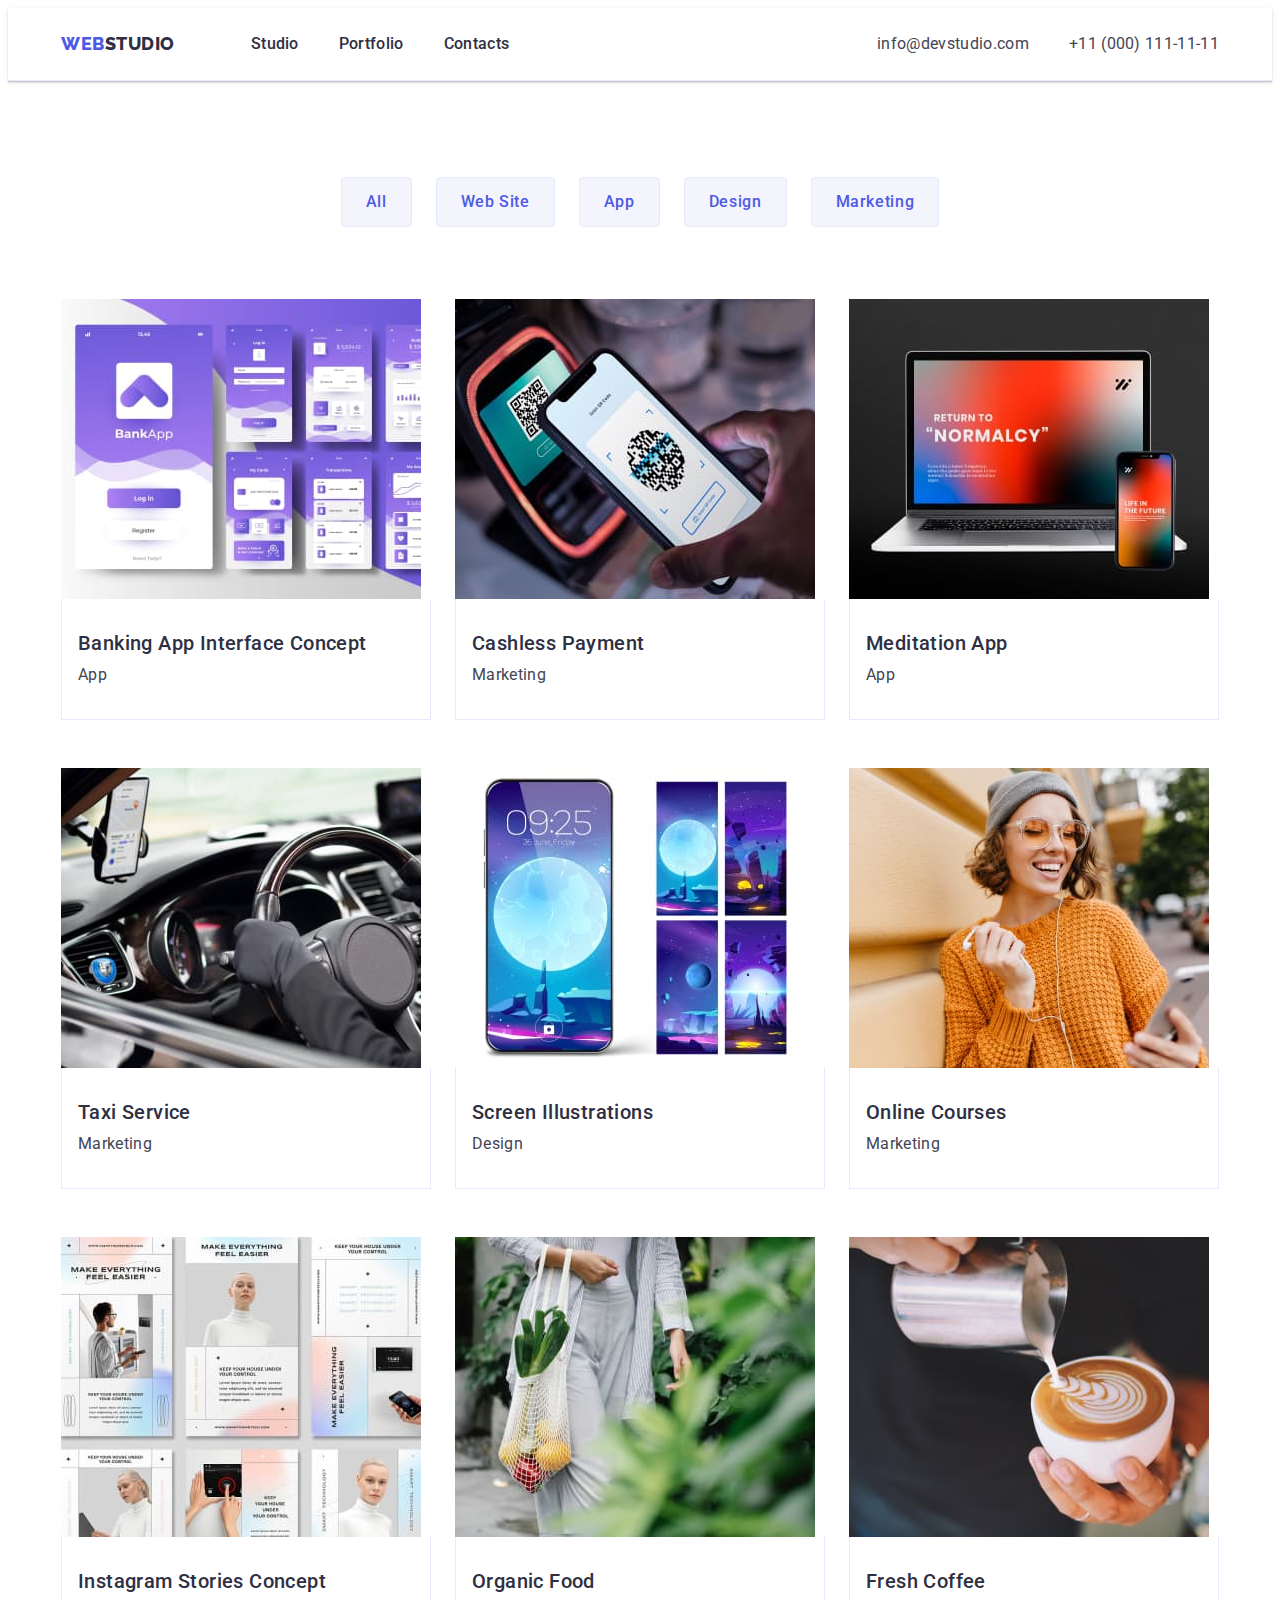
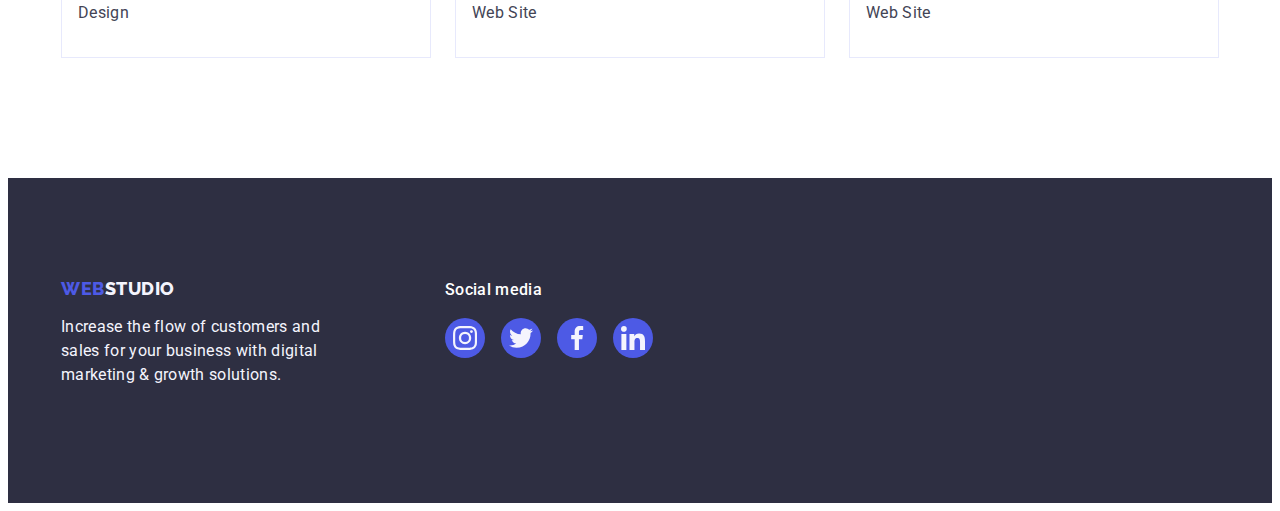
==== portfolio.html @ f2c67e0e "Initial commit" ====
<!DOCTYPE html>
<html lang="en">
  <head>
    <meta charset="UTF-8" />
    <meta http-equiv="X-UA-Compatible" content="IE=edge" />
    <meta name="viewport" content="width=device-width, initial-scale=1.0" />
    <title>Portfolio</title>
    <link
      rel="stylesheet"
      href="https://cdnjs.cloudflare.com/ajax/libs/modern-normalize/2.0.0/modern-normalize.min.css"
      integrity="sha512-4xo8blKMVCiXpTaLzQSLSw3KFOVPWhm/TRtuPVc4WG6kUgjH6J03IBuG7JZPkcWMxJ5huwaBpOpnwYElP/m6wg=="
      crossorigin="anonymous"
      referrerpolicy="no-referrer"
    />
    <link rel="preconnect" href="https://fonts.googleapis.com" />
    <link rel="preconnect" href="https://fonts.gstatic.com" crossorigin />
    <link
      href="https://fonts.googleapis.com/css2?family=Raleway:wght@800&family=Roboto:wght@400;500;700&display=swap"
      rel="stylesheet"
    />
    <link rel="stylesheet" href="./css/styles.css" />
  </head>
  <body>
    <header class="page-header">
      <div class="container page-header-container">
        <nav class="header-nav">
          <a class="logo link" href="./index.html"
            >Web<span class="logo-header">Studio</span></a
          >
          <ul class="menu list">
            <li class="menu-item">
              <a class="menu-link link" href="./index.html">Studio</a>
            </li>
            <li class="menu-item">
              <a class="menu-link link" href="./portfolio.html">Portfolio</a>
            </li>
            <li class="menu-item">
              <a class="menu-link link" href="">Contacts</a>
            </li>
          </ul>
        </nav>
        <address>
          <ul class="contact-list list">
            <li class="contact-items">
              <a class="contact-item link" href="mailto:info@devstudio.com"
                >info@devstudio.com</a
              >
            </li>
            <li class="contact-items">
              <a class="contact-item link" href="tel:+110001111111"
                >+11 (000) 111-11-11</a
              >
            </li>
          </ul>
        </address>
      </div>
    </header>
    <main>
      <section class="service-filter-section section">
        <div class="container">
          <h1 hidden>our services</h1>
          <ul class="service-filter-list list">
            <li class="service-filter-item">
              <button class="service-filter-btn" type="button">All</button>
            </li>
            <li class="service-filter-item">
              <button class="service-filter-btn" type="button">Web Site</button>
            </li>
            <li class="service-filter-item">
              <button class="service-filter-btn" type="button">App</button>
            </li>
            <li class="service-filter-item">
              <button class="service-filter-btn" type="button">Design</button>
            </li>
            <li class="service-filter-item">
              <button class="service-filter-btn" type="button">
                Marketing
              </button>
            </li>
          </ul>
          <ul class="service-list list">
            <li class="service-item">
              <a class="service-item-link link" href=""
                ><img
                  class="service-img"
                  src="./images/our-services/banking-app-interface-concept.jpg"
                  alt="banking app"
                  width="360"
                  height="300"
                />
                <div class="service-title-box">
                  <h2 class="service-title">Banking App Interface Concept</h2>
                  <p class="service-subtitle">App</p>
                </div>
              </a>
            </li>
            <li class="service-item">
              <a class="service-item-link link" href=""
                ><img
                  class="service-img"
                  src="./images/our-services/cashless-payment.jpg"
                  alt="cashless payment"
                  width="360"
                  height="300"
                />
                <div class="service-title-box">
                  <h2 class="service-title">Cashless Payment</h2>
                  <p class="service-subtitle">Marketing</p>
                </div>
              </a>
            </li>
            <li class="service-item">
              <a class="service-item-link link" href=""
                ><img
                  class="service-img"
                  src="./images/our-services/meditation-app.jpg"
                  alt="laptop"
                  width="360"
                  height="300"
                />
                <div class="service-title-box">
                  <h2 class="service-title">Meditation App</h2>
                  <p class="service-subtitle">App</p>
                </div>
              </a>
            </li>
            <li class="service-item">
              <a class="service-item-link link" href=""
                ><img
                  class="service-img"
                  src="./images/our-services/taxi-service.jpg"
                  alt="car steering wheel"
                  width="360"
                  height="300"
                />
                <div class="service-title-box">
                  <h2 class="service-title">Taxi Service</h2>
                  <p class="service-subtitle">Marketing</p>
                </div>
              </a>
            </li>
            <li class="service-item">
              <a class="service-item-link link" href=""
                ><img
                  class="service-img"
                  src="./images/our-services/screen-illustrations.jpg"
                  alt="phone screen"
                  width="360"
                  height="300"
                />
                <div class="service-title-box">
                  <h2 class="service-title">Screen Illustrations</h2>
                  <p class="service-subtitle">Design</p>
                </div>
              </a>
            </li>
            <li class="service-item">
              <a class="service-item-link link" href=""
                ><img
                  class="service-img"
                  src="./images/our-services/online-courses.jpg"
                  alt="woman"
                  width="360"
                  height="300"
                />
                <div class="service-title-box">
                  <h2 class="service-title">Online Courses</h2>
                  <p class="service-subtitle">Marketing</p>
                </div>
              </a>
            </li>
            <li class="service-item">
              <a class="service-item-link link" href=""
                ><img
                  class="service-img"
                  src="./images/our-services/instagram-stories-concept.jpg"
                  alt="screen stories"
                  width="360"
                  height="300"
                />
                <div class="service-title-box">
                  <h2 class="service-title">Instagram Stories Concept</h2>
                  <p class="service-subtitle">Design</p>
                </div>
              </a>
            </li>
            <li class="service-item">
              <a class="service-item-link link" href=""
                ><img
                  class="service-img"
                  src="./images/our-services/organic-food.jpg"
                  alt="woman with food in a bag"
                  width="360"
                  height="300"
                />
                <div class="service-title-box">
                  <h2 class="service-title">Organic Food</h2>
                  <p class="service-subtitle">Web Site</p>
                </div>
              </a>
            </li>
            <li class="service-item">
              <a class="service-item-link link" href=""
                ><img
                  class="service-img"
                  src="./images/our-services/fresh-coffee.jpg"
                  alt="cup of coffee"
                  width="360"
                  height="300"
                />
                <div class="service-title-box">
                  <h2 class="service-title">Fresh Coffee</h2>
                  <p class="service-subtitle">Web Site</p>
                </div>
              </a>
            </li>
          </ul>
        </div>
      </section>
    </main>
    <footer class="page-footer">
      <div class="container footer-container">
        <div class="footer-box-left">
          <a class="logo logo-footer link" href="./index.html"
            >Web<span class="logo-footer-color">Studio</span></a
          >
          <p class="footer-text">
            Increase the flow of customers and sales for your business with
            digital marketing & growth solutions.
          </p>
        </div>
        <div class="footer-box-social">
          <p class="footer-text-social">Social media</p>
          <ul class="foter-social-list list">
            <li class="footer-social-list-item">
              <a href="" class="footer-social-list-link">
                <svg
                  class="footer-social-list-icon"
                  aria-label="icon instagram"
                  width="24"
                  height="24"
                >
                  <use href="./images/icons.svg#icon-instagram"></use>
                </svg>
              </a>
            </li>
            <li class="footer-social-list-item">
              <a href="" class="footer-social-list-link">
                <svg
                  class="footer-social-list-icon"
                  aria-label="icon twitter"
                  width="24"
                  height="24"
                >
                  <use href="./images/icons.svg#icon-twitter"></use>
                </svg>
              </a>
            </li>
            <li class="footer-social-list-item">
              <a href="" class="footer-social-list-link">
                <svg
                  class="footer-social-list-icon"
                  aria-label="icon facebook"
                  width="24"
                  height="24"
                >
                  <use href="./images/icons.svg#icon-facebook"></use>
                </svg>
              </a>
            </li>
            <li class="footer-social-list-item">
              <a href="" class="footer-social-list-link">
                <svg
                  class="footer-social-list-icon"
                  aria-label="icon linkedin"
                  width="24"
                  height="24"
                >
                  <use href="./images/icons.svg#icon-linkedin"></use>
                </svg>
              </a>
            </li>
          </ul>
        </div>
      </div>
    </footer>
  </body>
</html>
---- css/styles.css ----
:root {
    --accent-color:#404BBF;
    --primary-background-color-light:#F4F4FD;
    --secondary-background-color-dark:#2E2F42;
    --primary-text-color-dark: #2E2F42;
    --primary-text-color-light:#434455;
    --primary-text-color-white:#ffffff;    
}

.list {
    list-style: none;
}

.link {
    text-decoration: none;
}

button {
    cursor: pointer;
    font-family: inherit;
}

body {
    font-family: 'Roboto', sans-serif;
    font-size: 16px;
    color: #434455;
    background-color: var(--primary-text-color-white)
}

h1,
h2,
h3,
h4,
p {
    margin-top: 0;
    margin-bottom: 0;
}

ul,
ol {
    margin-top: 0;
    margin-bottom: 0;
    padding-left: 0;
}

img {
    display: block;
}

.container {
    width: 1158px;
    margin-left: auto;
    margin-right: auto;
    padding-left: 15px;
    padding-right: 15px;
}

.section {
    padding-top: 120px;
    padding-bottom: 120px;
}


/*======================= header =======================*/

.page-header {
    border-bottom: 1px solid #e7e9fc;
    padding-top: 24px;
    padding-bottom: 24px;
    box-shadow: 0px 2px 1px rgba(46, 47, 66, 0.08),
        0px 1px 1px rgba(46, 47, 66, 0.16),
        0px 1px 6px rgba(46, 47, 66, 0.08);
}

.page-header-container {
    display: flex;
    justify-content: space-between;
    align-items: center;
}

.header-nav {
    display: flex;
    align-items: center;
}

.logo{
    color: #4D5AE5;
    font-family: "Raleway", sans-serif;
    font-weight: 800;
    font-size: 18px;
    line-height: 1.17;
    letter-spacing: 0.03em;
    text-transform: uppercase;
    margin-right: 76px;
    text-align: center;
    display: inline-block;
}

.logo-header{
    color: var(--primary-text-color-dark);
}

.menu {
    display: flex;
    gap: 40px;
    
}

.menu-link {
    font-weight: 500;
    line-height: 1.5;
    letter-spacing: 0.02em;
    color: var(--primary-text-color-dark);
    padding: 24px 0;
}

.menu-link:hover, .menu-link:focus{
    color: var(--accent-color);
}

.address {
    font-style: normal;
}

.contact-list {
    display: flex;
    margin-left: auto;
    gap: 40px;
}

.contact-item {
    font-style: normal;
    line-height: 1.5;
    letter-spacing: 0.02em;
    color: var(--primary-text-color-light);
}

.contact-item:hover, .contact-item:focus{
    color: var(--accent-color);
}


/*====================== hero ======================*/


.hero-section {
    background: var(--secondary-background-color-dark);
    padding-top: 188px;
    padding-bottom: 188px;
    text-align: center;
    background-image: linear-gradient(rgba(46, 47, 66, 0.7), rgba(46, 47, 66, 0.7)), url(../images/hero/people-office.jpg);
    background-size: cover;
    max-width: 1440px;
    background-repeat: no-repeat;
    background-position: center;
    margin: 0 auto;
}

.hero-title {
    font-size: 16px;
    font-weight: 700;
    font-size: 56px;
    line-height: 1.07;
    letter-spacing: 0.02em;
    color: var(--primary-text-color-white);
    text-align: center;
    max-width: 496px;
    margin-left: auto;
    margin-right: auto;
}
.hero-btn {
    font-size: 16px;
    font-style: normal;
    font-weight: 500;
    line-height: 1.5;
    letter-spacing: 0.04em;
    background: #4D5AE5;
    color: var(--primary-text-color-white);
    border: none;
    border-radius: 4px;
    min-width: 169px;
    padding: 16px 32px 16px 32px;
    margin-top: 48px;
    display: block;
    margin-left: auto;
    margin-right: auto;
    height: 56px;
    
}

.hero-btn:hover, .hero-btn:focus {
    background-color: var(--accent-color);
}


/*=================== advantages ===================*/



.advantages-picture-box {
    display: flex;
    justify-content: center;
    align-items: center;
    height: 112px;
    background-color: #f4f4fd;
    border-radius: 4px;
    margin-bottom: 8px;
}

.advantages-picture-list {
    display: flex;
    justify-content: center;
    gap: 24px;
    margin-bottom: 8px;
    
}
.advantages-picture-icon{
margin: 24px 100px;
}

/**/

.advantages-list{
    display: flex;
    gap: 24px;
    margin-top: 8px;
}

.advantages-item {
    flex-basis: calc((100% - 94px) / 4);
    
}

.advantages-title {
    font-weight: 500;
    font-size: 20px;
    line-height: 1.2;
    letter-spacing: 0.02em;
    color: var(--primary-text-color-dark);
    margin-bottom: 8px;
}
.advantages-text {
    line-height: 1.5;
    letter-spacing: 0.02em;
    color: var(--primary-text-color-light);
}


/*====================== product ======================*/

.product-section {
    padding-top: 0;
}

.product-list {
    display: flex;
    gap: 24px;
}

.product-item {
    flex-basis: calc((100% - 48px) /3);
}

.product-title {
    text-align: center;
    font-weight: 700;
    font-size: 36px;
    line-height: 1.11;
    letter-spacing: 0.02em;
    text-transform: capitalize;
    color: var(--primary-text-color-dark);
    margin-bottom: 72px;
}


/*========================= team =========================*/


.team-section {
    background-color: #F4F4FD;
}

.team-main-title {
    font-weight: 700;
    font-size: 36px;
    line-height: 1.11;
    letter-spacing: 0.02em;
    text-transform: capitalize;
    color: var(--primary-text-color-dark);
    text-align: center;
    margin-bottom: 72px;
}

.team-list {
    display: flex;
    gap: 24px;   
}

.team-item {
    flex-basis: calc((100% - 72px) / 4);
    border-radius: 0px 0px 4px 4px;
    box-shadow: 0px 1px 6px rgba(46, 47, 66, 0.08), 0px 1px 1px rgba(46, 47, 66, 0.16), 0px 2px 1px rgba(46, 47, 66, 0.08);
}


.team-title-box {
    background-color: #FFFFFF;
    padding: 32px 0;
}

.team-title {
    font-weight: 500;
    font-size: 20px;
    line-height: 1.2;
    letter-spacing: 0.02em;
    color: var(--primary-text-color-dark);
    text-align: center;
    margin-bottom: 8px;
}

.team-subtitle {
    line-height: 1.5;
    letter-spacing: 0.02em;
    color: var(--primary-text-color-light);
    text-align: center;
}

/*icon*/
.social-list {
    display: flex;
    justify-content: center;
    align-items: center;
    gap: 24px;
    margin-top: 8px;
}

.social-list-link {
    display: flex;
    justify-content: center;
    align-items: center;
    width: 40px;
    height: 40px;
    border-radius: 50%;
    background-color: #4D5AE5;
}

.social-list-icon {
    fill: var(--primary-background-color-light);
}

.social-list-link:hover, .social-list-link:focus {
background-color: #404BBF;
}

/*=================== customers ===================*/

.team-title-customers {
    font-weight: 700;
    font-size: 36px;
    line-height: 1.11;
    text-align: center;
    letter-spacing: 0.02em;
    text-transform: capitalize;
    color: var(--primary-text-color-dark);
    margin-bottom: 72px;
}

.team-customers-list {
    display: flex;
    justify-content: center;
    align-items: center;  
    gap: 24px;
}


.team-customers-link {
    display: flex;
    justify-content: center;
    align-items: center;
    width: 168px;
    height: 88px;
    color: #8E8F99;
    border: 1px solid #8E8F99;
    border-radius: 4px
}

.team-customers-icon{
    fill:currentColor;
}


.team-customers-link:hover,
.team-customers-link:focus {
    color: #404BBF;
    border-color: #404BBF;
}

/*========================= footer =========================*/

.footer-container {
    display: flex;
    align-items: baseline
}

.footer-box-left {
    margin-right: 120px;
}

.logo-footer {
    margin-bottom: 16px;
 }

.page-footer {
    padding-top: 100px;
    padding-bottom: 100px;
}

.logo-footer-color {
    color: var(--primary-background-color-light);
    font-family: "Raleway", sans-serif,
}

.page-footer {
    background-color: var(--secondary-background-color-dark);
}

.footer-text {
    line-height: 1.5;
    letter-spacing: 0.02em;
    color: var(--primary-background-color-light);
    max-width: 264px;
    margin-bottom: 16px;
}

/*icon*/

.footer-text-social {
    font-weight: 500;
    line-height: 1.5;
    letter-spacing: 0.02em;
    color: #FFFFFF;
    margin-bottom: 16px;
}

.foter-social-list {
    display: flex;
    justify-content: center;
    align-items: center;
    gap: 16px;
    margin-top: 16px;
}

.footer-social-list-link {
    display: flex;
    justify-content: center;
    align-items: center;
    width: 40px;
    height: 40px;
    border-radius: 50%;
    background-color: #4D5AE5;
}

.footer-social-list-link:hover,
.footer-social-list-link:focus {
    background-color: #31D0AA;
}

.footer-social-list-icon {
    fill: var(--primary-background-color-light);
}

/*======================== portfolio ========================*/

.service-filter-section {
    padding: 96px 0 120px;
}

.service-filter-list {
    display: flex;
    justify-content: center;
    gap: 24px;
    margin-bottom: 72px;
}

.service-filter-btn {
    font-family: "Roboto", sans-serif;
    font-size: 16px;
    font-weight: 500;
    line-height: 1.5;
    letter-spacing: 0.04em;
    background: var(--primary-background-color-light);
    color: #4D5AE5;
    border: none;
    padding: 12px 24px 12px 24px;
    border: 1px solid #e7e9fc;
    border-radius: 4px;
    
    
}

.service-filter-btn:hover, .service-filter-btn:focus {
    background: var(--accent-color);
    color:var(--primary-text-color-white);
    border: 1px solid transparent;
    box-shadow: 0px 2px 2px 0px #0000001F, 0px 2px 1px 0px #00000014, 0px 3px 1px 0px #0000001A;

}

.service-list {
    display: flex;
    flex-wrap: wrap;
    column-gap: 24px;
    row-gap: 48px;
}

.service-item {
    flex-basis: calc((100% - 48px) / 3);
    border-radius: 0px 0px 4px 4px;    
}

.service-item-link{
    display: block;
}

.service-item-link:hover, .service-item-link:focus {
    box-shadow: 0px 1px 6px rgba(46, 47, 66, 0.08), 
    0px 1px 1px rgba(46, 47, 66, 0.16), 
    0px 2px 1px rgba(46, 47, 66, 0.08);
}

.service-title-box {
    padding: 32px 16px;    
    border: 1px solid #E7E9FC;
    border-top: none;
}

.service-title {
    font-weight: 500;
    font-size: 20px;
    line-height: 1.2;
    letter-spacing: 0.02em;
    color: var(--primary-text-color-dark);
    margin-bottom: 8px;
}

.service-subtitle {
    line-height: 1.5;
    letter-spacing: 0.02em;
    color: var(--primary-text-color-light);
}
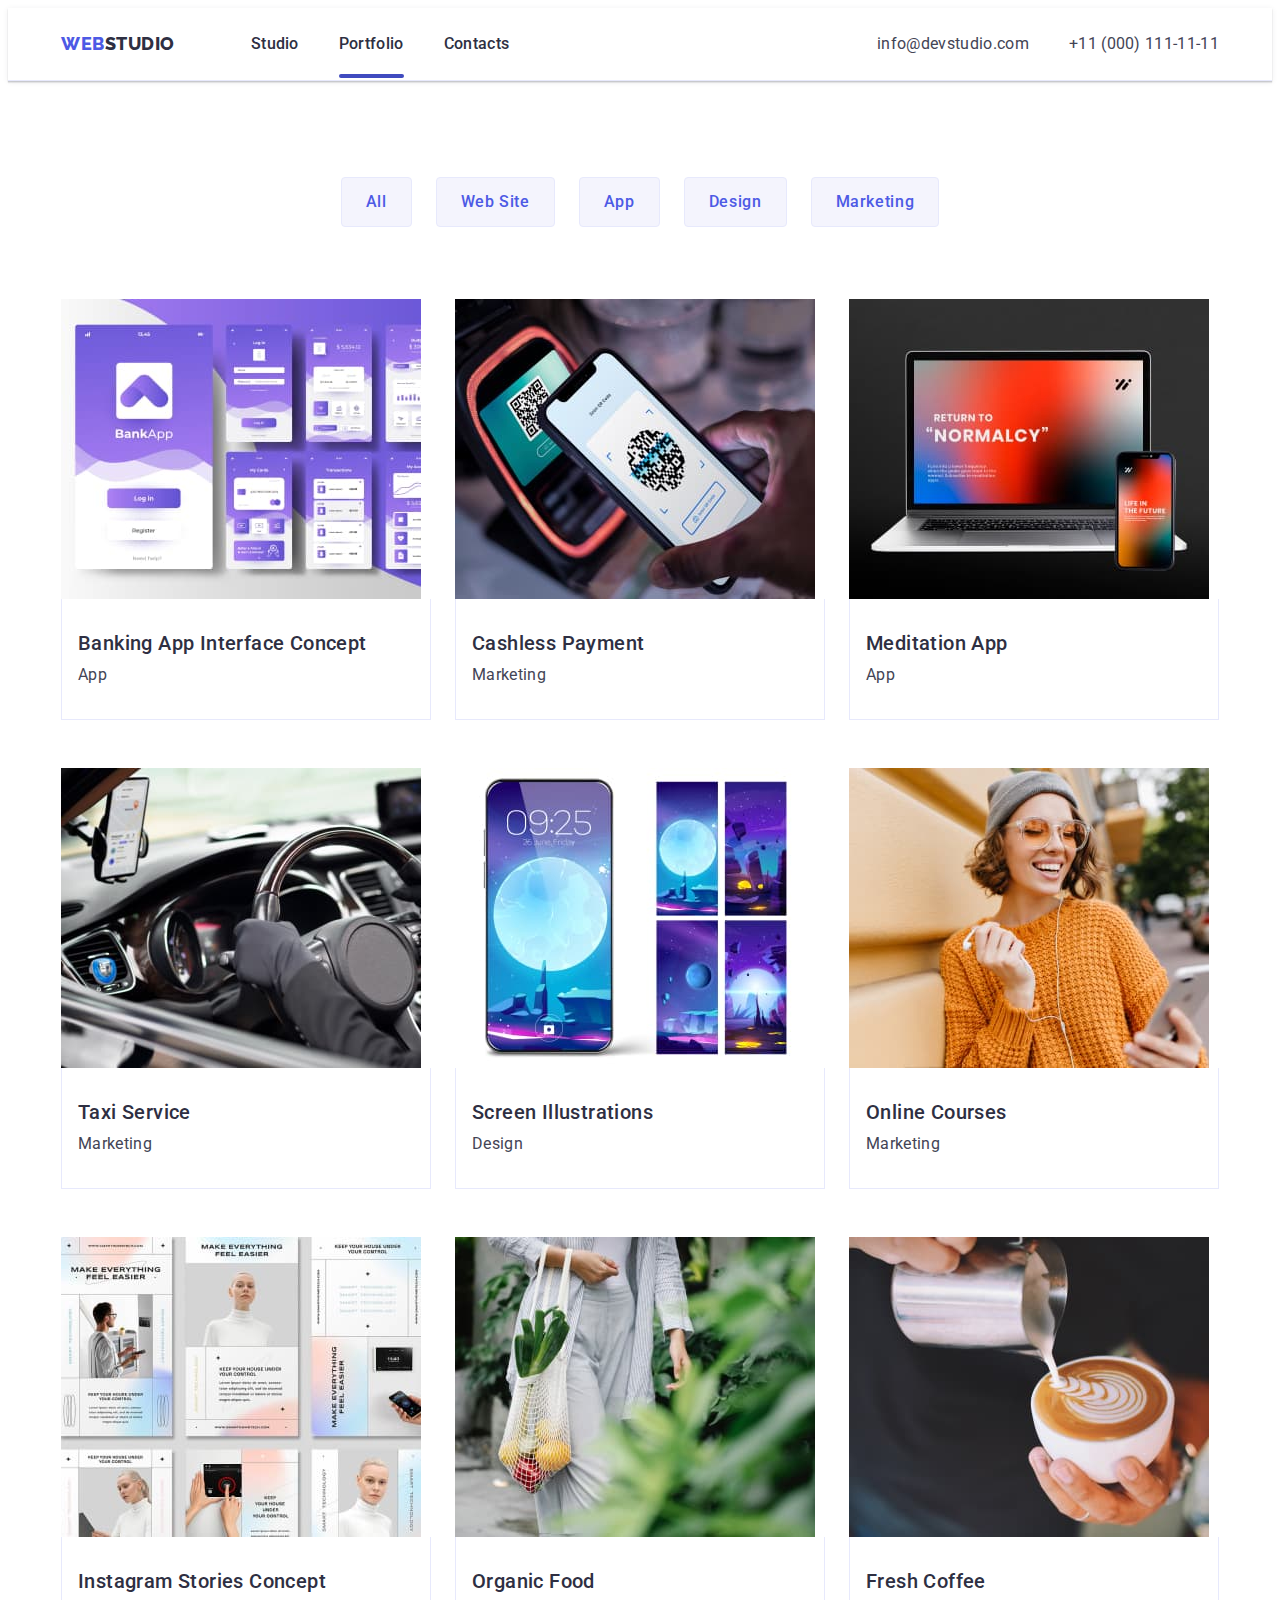
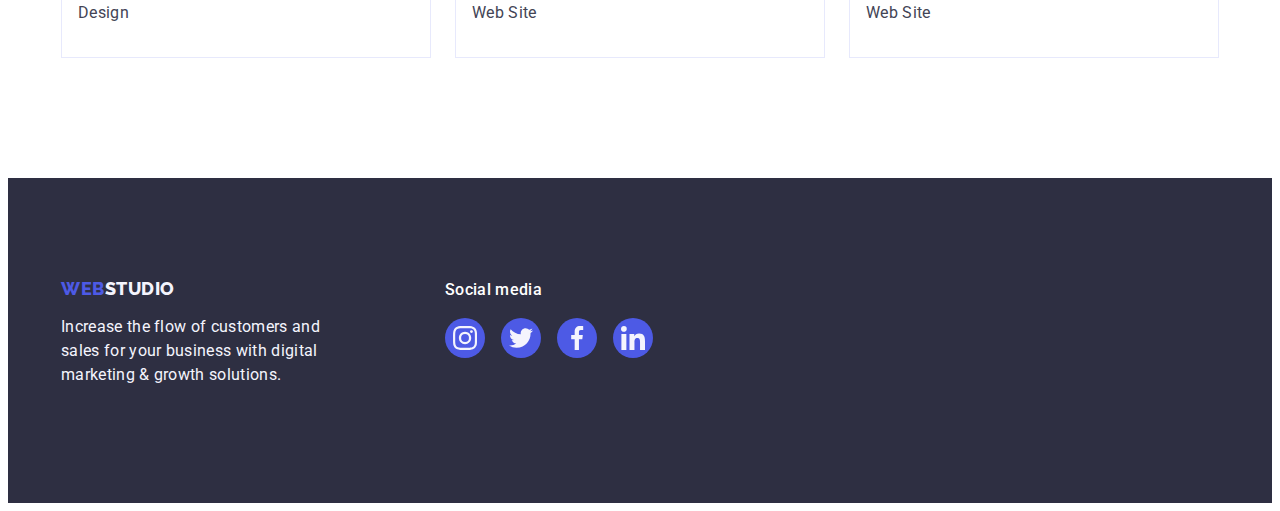
==== commit 0a6f9d3b: "+current" ====
--- a/portfolio.html
+++ b/portfolio.html
@@ -32,7 +32,9 @@
               <a class="menu-link link" href="./index.html">Studio</a>
             </li>
             <li class="menu-item">
-              <a class="menu-link link" href="./portfolio.html">Portfolio</a>
+              <a class="menu-link link current" href="./portfolio.html"
+                >Portfolio</a
+              >
             </li>
             <li class="menu-item">
               <a class="menu-link link" href="">Contacts</a>
@@ -80,14 +82,22 @@
           </ul>
           <ul class="service-list list">
             <li class="service-item">
-              <a class="service-item-link link" href=""
-                ><img
-                  class="service-img"
-                  src="./images/our-services/banking-app-interface-concept.jpg"
-                  alt="banking app"
-                  width="360"
-                  height="300"
-                />
+              <a class="service-item-link link" href="">
+                <div class="service-list-img-wrapper">
+                  <img
+                    class="service-img"
+                    src="./images/our-services/banking-app-interface-concept.jpg"
+                    alt="banking app"
+                    width="360"
+                    height="300"
+                  />
+                  <p class="overlay">
+                    14 Stylish and User-Friendly App Design Concepts · Task
+                    Manager App · Calorie Tracker App · Exotic Fruit Ecommerce
+                    App · Cloud Storage App
+                  </p>
+                </div>
+
                 <div class="service-title-box">
                   <h2 class="service-title">Banking App Interface Concept</h2>
                   <p class="service-subtitle">App</p>
@@ -95,14 +105,22 @@
               </a>
             </li>
             <li class="service-item">
-              <a class="service-item-link link" href=""
-                ><img
-                  class="service-img"
-                  src="./images/our-services/cashless-payment.jpg"
-                  alt="cashless payment"
-                  width="360"
-                  height="300"
-                />
+              <a class="service-item-link link" href="">
+                <div class="service-list-img-wrapper">
+                  <img
+                    class="service-img"
+                    src="./images/our-services/cashless-payment.jpg"
+                    alt="cashless payment"
+                    width="360"
+                    height="300"
+                  />
+                  <p class="overlay">
+                    14 Stylish and User-Friendly App Design Concepts · Task
+                    Manager App · Calorie Tracker App · Exotic Fruit Ecommerce
+                    App · Cloud Storage App
+                  </p>
+                </div>
+
                 <div class="service-title-box">
                   <h2 class="service-title">Cashless Payment</h2>
                   <p class="service-subtitle">Marketing</p>
@@ -110,14 +128,22 @@
               </a>
             </li>
             <li class="service-item">
-              <a class="service-item-link link" href=""
-                ><img
-                  class="service-img"
-                  src="./images/our-services/meditation-app.jpg"
-                  alt="laptop"
-                  width="360"
-                  height="300"
-                />
+              <a class="service-item-link link" href="">
+                <div class="service-list-img-wrapper">
+                  <img
+                    class="service-img"
+                    src="./images/our-services/meditation-app.jpg"
+                    alt="laptop"
+                    width="360"
+                    height="300"
+                  />
+                  <p class="overlay">
+                    14 Stylish and User-Friendly App Design Concepts · Task
+                    Manager App · Calorie Tracker App · Exotic Fruit Ecommerce
+                    App · Cloud Storage App
+                  </p>
+                </div>
+
                 <div class="service-title-box">
                   <h2 class="service-title">Meditation App</h2>
                   <p class="service-subtitle">App</p>
@@ -125,14 +151,22 @@
               </a>
             </li>
             <li class="service-item">
-              <a class="service-item-link link" href=""
-                ><img
-                  class="service-img"
-                  src="./images/our-services/taxi-service.jpg"
-                  alt="car steering wheel"
-                  width="360"
-                  height="300"
-                />
+              <a class="service-item-link link" href="">
+                <div class="service-list-img-wrapper">
+                  <img
+                    class="service-img"
+                    src="./images/our-services/taxi-service.jpg"
+                    alt="car steering wheel"
+                    width="360"
+                    height="300"
+                  />
+                  <p class="overlay">
+                    14 Stylish and User-Friendly App Design Concepts · Task
+                    Manager App · Calorie Tracker App · Exotic Fruit Ecommerce
+                    App · Cloud Storage App
+                  </p>
+                </div>
+
                 <div class="service-title-box">
                   <h2 class="service-title">Taxi Service</h2>
                   <p class="service-subtitle">Marketing</p>
@@ -140,14 +174,22 @@
               </a>
             </li>
             <li class="service-item">
-              <a class="service-item-link link" href=""
-                ><img
-                  class="service-img"
-                  src="./images/our-services/screen-illustrations.jpg"
-                  alt="phone screen"
-                  width="360"
-                  height="300"
-                />
+              <a class="service-item-link link" href="">
+                <div class="service-list-img-wrapper">
+                  <img
+                    class="service-img"
+                    src="./images/our-services/screen-illustrations.jpg"
+                    alt="phone screen"
+                    width="360"
+                    height="300"
+                  />
+                  <p class="overlay">
+                    14 Stylish and User-Friendly App Design Concepts · Task
+                    Manager App · Calorie Tracker App · Exotic Fruit Ecommerce
+                    App · Cloud Storage App
+                  </p>
+                </div>
+
                 <div class="service-title-box">
                   <h2 class="service-title">Screen Illustrations</h2>
                   <p class="service-subtitle">Design</p>
@@ -155,14 +197,22 @@
               </a>
             </li>
             <li class="service-item">
-              <a class="service-item-link link" href=""
-                ><img
-                  class="service-img"
-                  src="./images/our-services/online-courses.jpg"
-                  alt="woman"
-                  width="360"
-                  height="300"
-                />
+              <a class="service-item-link link" href="">
+                <div class="service-list-img-wrapper">
+                  <img
+                    class="service-img"
+                    src="./images/our-services/online-courses.jpg"
+                    alt="woman"
+                    width="360"
+                    height="300"
+                  />
+                  <p class="overlay">
+                    14 Stylish and User-Friendly App Design Concepts · Task
+                    Manager App · Calorie Tracker App · Exotic Fruit Ecommerce
+                    App · Cloud Storage App
+                  </p>
+                </div>
+
                 <div class="service-title-box">
                   <h2 class="service-title">Online Courses</h2>
                   <p class="service-subtitle">Marketing</p>
@@ -170,14 +220,22 @@
               </a>
             </li>
             <li class="service-item">
-              <a class="service-item-link link" href=""
-                ><img
-                  class="service-img"
-                  src="./images/our-services/instagram-stories-concept.jpg"
-                  alt="screen stories"
-                  width="360"
-                  height="300"
-                />
+              <a class="service-item-link link" href="">
+                <div class="service-list-img-wrapper">
+                  <img
+                    class="service-img"
+                    src="./images/our-services/instagram-stories-concept.jpg"
+                    alt="screen stories"
+                    width="360"
+                    height="300"
+                  />
+                  <p class="overlay">
+                    14 Stylish and User-Friendly App Design Concepts · Task
+                    Manager App · Calorie Tracker App · Exotic Fruit Ecommerce
+                    App · Cloud Storage App
+                  </p>
+                </div>
+
                 <div class="service-title-box">
                   <h2 class="service-title">Instagram Stories Concept</h2>
                   <p class="service-subtitle">Design</p>
@@ -185,14 +243,22 @@
               </a>
             </li>
             <li class="service-item">
-              <a class="service-item-link link" href=""
-                ><img
-                  class="service-img"
-                  src="./images/our-services/organic-food.jpg"
-                  alt="woman with food in a bag"
-                  width="360"
-                  height="300"
-                />
+              <a class="service-item-link link" href="">
+                <div class="service-list-img-wrapper">
+                  <img
+                    class="service-img"
+                    src="./images/our-services/organic-food.jpg"
+                    alt="woman with food in a bag"
+                    width="360"
+                    height="300"
+                  />
+                  <p class="overlay">
+                    14 Stylish and User-Friendly App Design Concepts · Task
+                    Manager App · Calorie Tracker App · Exotic Fruit Ecommerce
+                    App · Cloud Storage App
+                  </p>
+                </div>
+
                 <div class="service-title-box">
                   <h2 class="service-title">Organic Food</h2>
                   <p class="service-subtitle">Web Site</p>
@@ -200,14 +266,22 @@
               </a>
             </li>
             <li class="service-item">
-              <a class="service-item-link link" href=""
-                ><img
-                  class="service-img"
-                  src="./images/our-services/fresh-coffee.jpg"
-                  alt="cup of coffee"
-                  width="360"
-                  height="300"
-                />
+              <a class="service-item-link link" href="">
+                <div class="service-list-img-wrapper">
+                  <img
+                    class="service-img"
+                    src="./images/our-services/fresh-coffee.jpg"
+                    alt="cup of coffee"
+                    width="360"
+                    height="300"
+                  />
+                  <p class="overlay">
+                    14 Stylish and User-Friendly App Design Concepts · Task
+                    Manager App · Calorie Tracker App · Exotic Fruit Ecommerce
+                    App · Cloud Storage App
+                  </p>
+                </div>
+
                 <div class="service-title-box">
                   <h2 class="service-title">Fresh Coffee</h2>
                   <p class="service-subtitle">Web Site</p>
--- a/css/styles.css
+++ b/css/styles.css
@@ -59,7 +59,6 @@
     padding-top: 120px;
     padding-bottom: 120px;
 }
-
 
 /*======================= header =======================*/
 
@@ -112,6 +111,19 @@
     letter-spacing: 0.02em;
     color: var(--primary-text-color-dark);
     padding: 24px 0;
+    transition: color 250ms cubic-bezier(0.4, 0, 0.2, 1);
+    position: relative;
+}
+
+.current::after {
+    content: '';
+    position: absolute;
+    display: block;
+    width: 100%;
+    height: 4px;
+    background-color: #404BBF;
+    border-radius: 2px;
+    bottom: -1px;
 }
 
 .menu-link:hover, .menu-link:focus{
@@ -133,6 +145,7 @@
     line-height: 1.5;
     letter-spacing: 0.02em;
     color: var(--primary-text-color-light);
+    transition: color 250ms cubic-bezier(0.4, 0, 0.2, 1);
 }
 
 .contact-item:hover, .contact-item:focus{
@@ -185,7 +198,8 @@
     margin-left: auto;
     margin-right: auto;
     height: 56px;
-    
+    transition: background-color 250ms cubic-bezier(0.4, 0, 0.2, 1);
+            
 }
 
 .hero-btn:hover, .hero-btn:focus {
@@ -342,6 +356,8 @@
     height: 40px;
     border-radius: 50%;
     background-color: #4D5AE5;
+    transition: background-color 250ms cubic-bezier(0.4, 0, 0.2, 1);
+    
 }
 
 .social-list-icon {
@@ -381,7 +397,9 @@
     height: 88px;
     color: #8E8F99;
     border: 1px solid #8E8F99;
-    border-radius: 4px
+    border-radius: 4px;
+    transition: color 250ms cubic-bezier(0.4, 0, 0.2, 1),
+    border-color 250ms cubic-bezier(0.4, 0, 0.2, 1);
 }
 
 .team-customers-icon{
@@ -458,6 +476,8 @@
     height: 40px;
     border-radius: 50%;
     background-color: #4D5AE5;
+    background-color: 250ms cubic-bezier(0.4, 0, 0.2, 1);
+    
 }
 
 .footer-social-list-link:hover,
@@ -520,6 +540,7 @@
 
 .service-item-link{
     display: block;
+    transition: box-shadow 250ms cubic-bezier(0.4, 0, 0.2, 1);
 }
 
 .service-item-link:hover, .service-item-link:focus {
@@ -528,6 +549,35 @@
     0px 2px 1px rgba(46, 47, 66, 0.08);
 }
 
+.service-list-img-wrapper {
+    position: relative;
+    overflow: hidden;
+}
+
+.overlay {
+    position: absolute;
+    top: 0;
+    left: 0;
+    width: 100%;
+    height: 100%;
+    padding-top: 40px;
+    padding-left: 32px;
+    padding-right: 32px;
+    font-weight: 400;
+    line-height: 1.5;
+    letter-spacing: 0.02em;
+    color: #F4F4FD;
+    background-color: #4D5AE5;
+    overflow: auto;
+    transform: translateY(100%);
+    transition: transform 250ms cubic-bezier(0.4, 0, 0.2, 1);
+}
+
+.service-list-img-wrapper:hover .overlay,
+.service-list-img-wrapper:focus .overlay {
+    transform: translateY(0%);
+}
+
 .service-title-box {
     padding: 32px 16px;    
     border: 1px solid #E7E9FC;
@@ -549,3 +599,46 @@
     color: var(--primary-text-color-light);
 }
 
+/*====================backdrop====================*/
+
+.backdrop {
+    position: fixed;
+    top: 0;
+    left: 0;
+    width: 100%;
+    height: 100%;
+    background-color: rgba(46, 47, 66, 0.4);
+    transition: opacity 250ms cubic-bezier(0.4, 0, 0.2, 1),
+    visibility 250ms cubic-bezier(0.4, 0, 0.2, 1);
+}
+
+.modal {
+    position: absolute;
+    top: 50%;
+    left: 50%;
+    transform: translate(-50%, -50%);
+    width: 408px;
+    height: 584px;
+    background-color: #FCFCFC;
+    border-radius: 4px;
+}
+.modal-close-btn {
+    position: absolute;
+    top: 24px;
+    right: 24px;
+    display: flex;
+    align-items: center;
+    justify-content: center;
+    width: 40px;
+    height: 40px;
+    padding-left: 0;
+    padding-right: 0;
+    background-color: #E7E9FC;
+    border: 1px solid rgba(0, 0, 0, 0.1);
+    border-radius: 50%;
+}
+.is-hidden {
+    opacity: 0;
+    visibility: hidden;
+    pointer-events: none;
+}